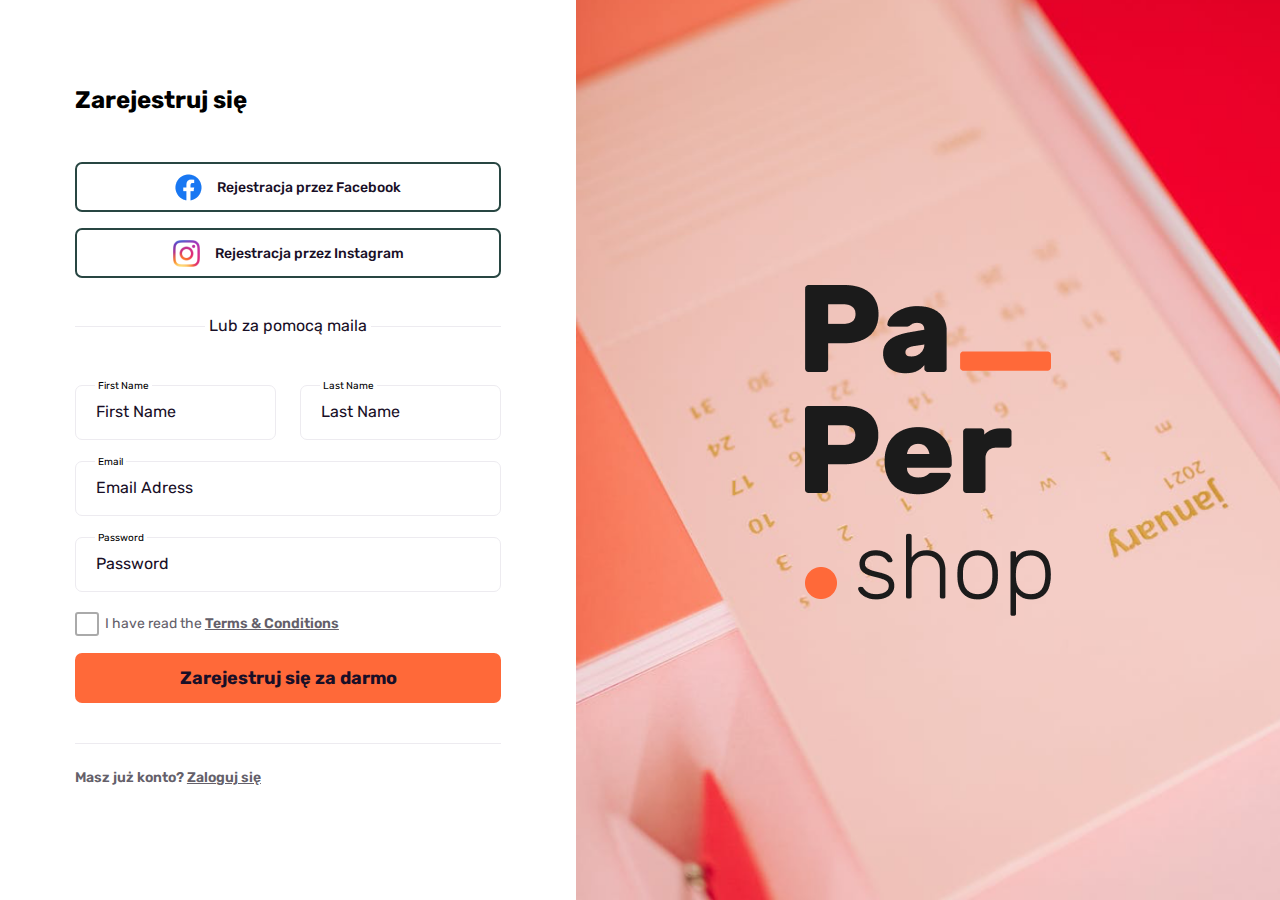
==== index.html @ bade2a18 "First commit" ====
<!DOCTYPE html>
<html lang="pl">
  <head>
    <meta charset="UTF-8" />
    <meta name="viewport" content="width=device-width, initial-scale=1.0" />
    <meta name="description" content="Projekt sklepu papierniczego" />
    <meta
      name="keywords"
      content="sklep papierniczy, przykładowy projekt, strona internetowa" />
    <meta name="robots" content="index, follow" />
    <meta name="author" content="Konrad Pecyna" />
    <title>Rejestracja</title>
    <link rel="stylesheet" href="./styles/global.css" />
    <link rel="stylesheet" href="./styles/index.css" />
    <link
      rel="stylesheet"
      href="https://fonts.googleapis.com/css?family=Rubik" />
    <link
      rel="icon"
      type="image/png"
      href="./images/png/favicon.ico"
      sizes="32x32" />
  </head>
  <body>
    <main>
      <div class="wrapper">
        <div class="left">
          <div class="wrapperLeft">
            <h1>Zarejestruj się</h1>
            <button class="button_socialMedia">
              <img src="./images/webp/fb.webp" alt="logo_facebook" />
              <p>Rejestracja przez Facebook</p>
            </button>
            <button class="button_socialMedia">
              <img src="./images/webp/insta.webp" alt="logo_instagram" />
              <p>Rejestracja przez Instagram</p>
            </button>
            <div class="lineWrapper">
              <hr />
              <p>Lub za pomocą maila</p>
            </div>
            <form>
              <div class="nameForm">
                <div class="textForm">
                  <label for="firstName">First Name</label>
                  <input type="text" id="firstName" placeholder="First Name" />
                  <div id="firstNameError" class="validationError">
                    Imię musi mieć 2-20 liter, pierwsza powinna być wielka
                  </div>
                </div>
                <div class="textForm">
                  <label for="lastName">Last Name</label>
                  <input type="text" id="lastName" placeholder="Last Name" />
                  <div id="lastNameError" class="validationError">
                    Nazwisko musi mieć 2-30 liter, pierwsza powinna być wielka
                  </div>
                </div>
              </div>
              <div class="textForm">
                <label for="email">Email</label>
                <input
                  type="email"
                  id="email"
                  placeholder="Email Adress"
                  autocomplete="email" />
                <div id="emailError" class="validationError">
                  To nie jest poprawny format adresu e-mail
                </div>
              </div>
              <div class="textForm">
                <label for="password">Password</label>
                <input type="password" id="password" placeholder="Password" />
                <div id="passwordError" class="validationError">
                  Hasło musi mieć co najmniej 8 znaków, małą i wielką literę,
                  cyfrę i znak specjalny
                </div>
              </div>
              <div class="checkboxForm">
                <input type="checkbox" id="terms" />
                <label for="terms"
                  >I have read the <a href="#">Terms & Conditions</a></label
                >
                <div id="termsError" class="validationError">
                  Musisz zaakceptować warunki serwisu
                </div>
              </div>
              <button type="submit" class="submit">
                Zarejestruj się za darmo
              </button>
            </form>
            <div class="lineWrapper">
              <hr />
            </div>
            <p class="login">
              Masz już konto? <a href="login.html">Zaloguj się</a>
            </p>
          </div>
        </div>
        <div class="right">
          <img src="./images/webp/paper.webp" alt="logo_PaperShop" />
        </div>
      </div>
    </main>
    <div class="popup">
      <div class="loader"></div>
    </div>
    <script src="./index.js"></script>
  </body>
</html>
---- styles/global.css ----
* {
  margin: 0;
  padding: 0;
  box-sizing: border-box;
  font-family: Rubik, sans-serif;
}

::-webkit-scrollbar {
  width: 6px;
  background-color: #f5f5f5;
}

::-webkit-scrollbar-thumb {
  border-radius: 6px;
  background-color: #ff6939;
}

.validationError {
  display: none;
  font-size: 10px;
  margin-top: 10px;
  color: #ce0737;
}

.visible {
  display: block;
}

.textForm .error {
  border: 1px solid #ce0737;
}

h1 {
  font-size: 24px;
  margin-bottom: 32px;
}

p {
  color: #190f27;
}

a {
  color: #64606a;
}

.wrapper {
  display: flex;
  min-height: 100vh;
}

.left {
  flex-basis: 45%;
}

.wrapperLeft {
  display: flex;
  flex-direction: column;
  margin: 15% 13%;
}

.button_socialMedia::before {
  content: "Funkcja niedostępna";
  position: absolute;
  left: 0;
  top: -22px;
  background-color: #ff6939;
  width: 150px;
  height: 40px;
  line-height: 40px;
  border-radius: 5px;
  transition: 0.3s;
  opacity: 0;
}

.button_socialMedia::after {
  content: "";
  position: absolute;
  left: 100px;
  top: 18px;
  /* width: 0; */
  /* height: 0; */
  border-right: 20px solid #ff6939;
  border-bottom: 20px solid transparent;
  transition: 0.3s;
  opacity: 0;
}

.button_socialMedia:hover:before,
.button_socialMedia:hover:after {
  opacity: 1;
}

button {
  position: relative;
  display: flex;
  justify-content: center;
  align-items: center;
  height: 50px;
  margin-top: 16px;
  border: 2px solid #284642;
  border-radius: 7px;
  background-color: #fff;
  cursor: pointer;
}

button > p {
  font-size: 14px;
  font-weight: 500;
  margin-left: 15px;
}

.lineWrapper {
  position: relative;
  margin-top: 48px;
  margin-bottom: 58px;
}

.lineWrapper > p {
  position: absolute;
  top: -10px;
  left: 50%;
  padding: 0 4px;
  transform: translateX(-50%);
  background-color: #fff;
}

hr {
  height: 1px;
  background-color: #edebf0;
  border-width: 0px;
}

form {
  display: flex;
  flex-direction: column;
}

.nameForm {
  display: flex;
  width: 100%;
}

.nameForm .textForm:nth-of-type(1) {
  margin-right: 24px;
}

.textForm {
  position: relative;
  width: 100%;
  margin-bottom: 21px;
}

.textForm label {
  position: absolute;
  top: -5px;
  left: 20px;
  font-size: 10px;
  padding: 0 3px;
  background-color: #fff;
}

.textForm input {
  width: 100%;
  height: 55px;
  border: 1px solid #edebf0;
  border-radius: 7px;
}

.textForm input::placeholder {
  font-size: 16px;
  font-weight: 400;
  color: #190f27;
  padding-left: 20px;
}

.checkboxForm a {
  font-size: 14px;
  font-weight: 600;
}

input[type="checkbox"] {
  display: none;
}

.checkboxForm label {
  position: relative;
  display: inline-block;
  margin-right: 10px;
  padding-left: 30px;
  cursor: pointer;
  user-select: none;
  font-size: 14px;
  font-weight: 400;
  color: #64606a;
}

.checkboxForm label::before {
  content: "";
  position: absolute;
  left: 0;
  top: 50%;
  display: inline-block;
  transform: translateY(-50%);
  border: 2px solid #aaa;
  border-radius: 3px;
  width: 20px;
  height: 20px;
}

input[type="checkbox"]:checked + label::before {
  content: "\2713";
  background-color: #284642;
  text-align: center;
  font-size: 16px;
  line-height: 20px;
  color: #fff;
}

form button {
  width: 100%;
  margin: 0 auto;
  margin-top: 21px;
  background-color: #ff6939;
  color: #190f27;
  font-size: 18px;
  font-weight: 700;
  line-height: 21.33px;
  border: none;
}

.lineWrapper:nth-of-type(2) {
  margin-top: 40px;
  margin-bottom: 25px;
}

.login {
  font-size: 14px;
  font-weight: 600;
  color: #64606a;
}

.right {
  display: flex;
  justify-content: center;
  align-items: center;
  flex-basis: 55%;
  min-height: 100%;
}

.popup {
  display: none;
  position: fixed;
  left: 50%;
  top: 50%;
  transform: translate(-50%, -50%);
}

.loader {
  animation: rotateX 0.8s infinite ease-in-out;
  height: 150px;
  width: 150px;
  border: 20px dashed #64606a;
  border-bottom-color: transparent;
  border-radius: 50%;
}

.showPopup {
  display: block;
}

.blur {
  filter: blur(3px);
  pointer-events: none;
}

@keyframes rotateX {
  from {
    transform: rotateZ(0);
  }
  to {
    transform: rotateZ(360deg);
  }
}

@media (max-width: 600px) {
  .wrapper {
    display: flex;
    flex-direction: column-reverse;
  }
  .left {
    flex-grow: 1;
    flex-basis: 75%;
  }

  .wrapperLeft {
    margin: 5% 3%;
  }

  h1 {
    font-size: 24px;
    margin-bottom: 10px;
  }

  .lineWrapper {
    position: relative;
    margin-top: 28px;
    margin-bottom: 38px;
  }

  .nameForm {
    display: flex;
    flex-direction: column;
  }

  .checkboxForm label {
    font-size: 12px;
  }

  .checkboxForm a {
    font-size: 12px;
  }

  .lineWrapper:nth-of-type(2) {
    margin-top: 20px;
    margin-bottom: 15px;
  }

  .login {
    font-size: 12px;
  }

  .right {
    justify-content: start;
    align-items: start;
    flex-basis: 25%;
    flex-grow: 1;
  }
  .right img {
    height: 147px;
    width: 110px;
    margin-left: 3%;
    margin-top: 3%;
  }
}
---- styles/index.css ----
.right {
  background-image: url(../images/png/background1.png);
  background-size: cover;
}
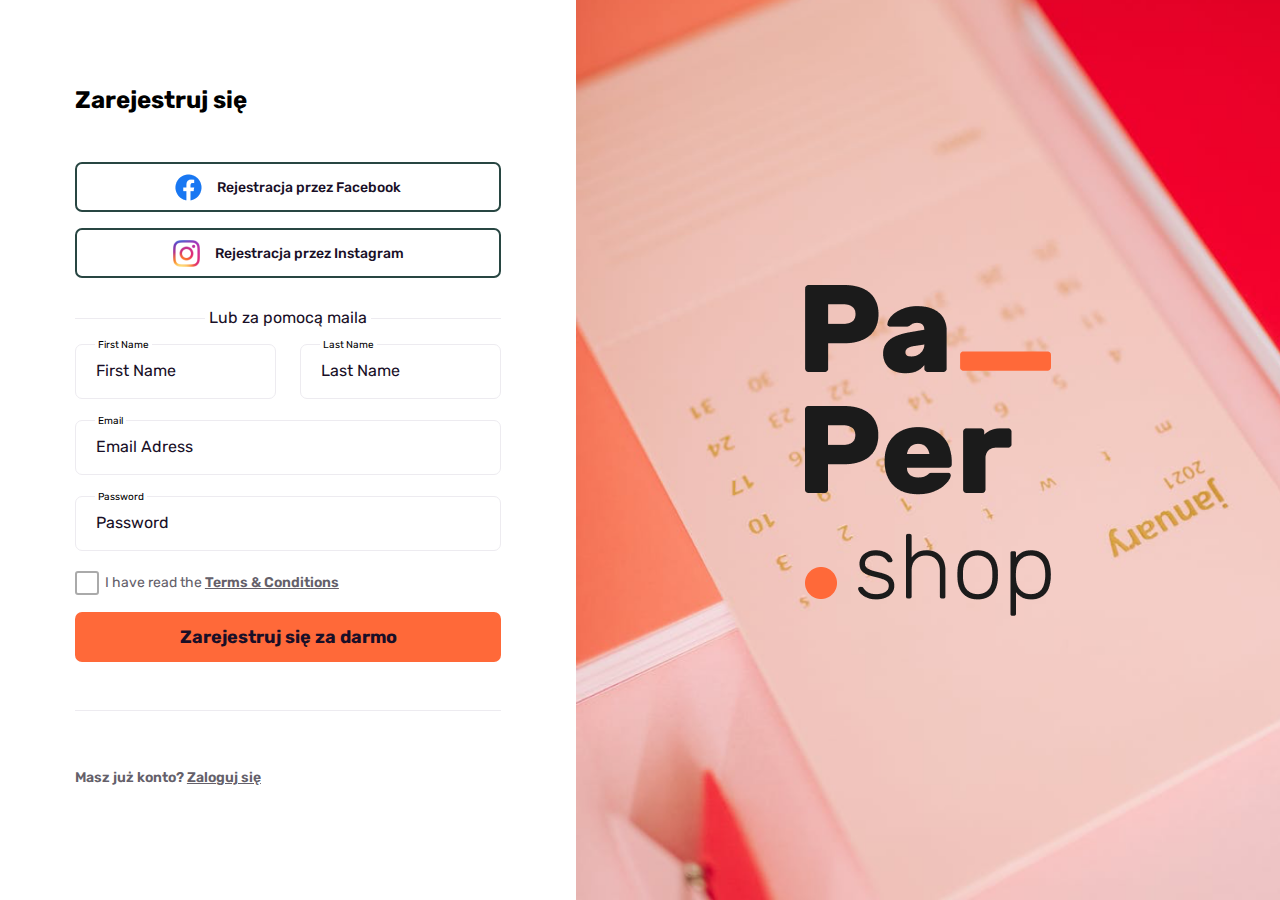
==== commit 07ac13ab: "dodano wyswietlajacy sie komunikat o wykonanej czynnosci" ====
--- a/index.html
+++ b/index.html
@@ -26,6 +26,7 @@
       <div class="wrapper">
         <div class="left">
           <div class="wrapperLeft">
+            <div class="info"></div>
             <h1>Zarejestruj się</h1>
             <button class="button_socialMedia">
               <img src="./images/webp/fb.webp" alt="logo_facebook" />
--- a/styles/global.css
+++ b/styles/global.css
@@ -56,6 +56,27 @@
   display: flex;
   flex-direction: column;
   margin: 15% 13%;
+}
+
+.info {
+  position: absolute;
+  left: 0;
+  top: 30px;
+  height: 50px;
+  background-color: #ddd;
+  border-top-right-radius: 7px;
+  border-bottom-right-radius: 7px;
+  padding: 15px;
+  transition: 0.5s;
+  opacity: 0;
+}
+
+.showInfo {
+  opacity: 1;
+}
+
+.addErrorInfo {
+  background-color: #ff6939;
 }
 
 .button_socialMedia::before {
